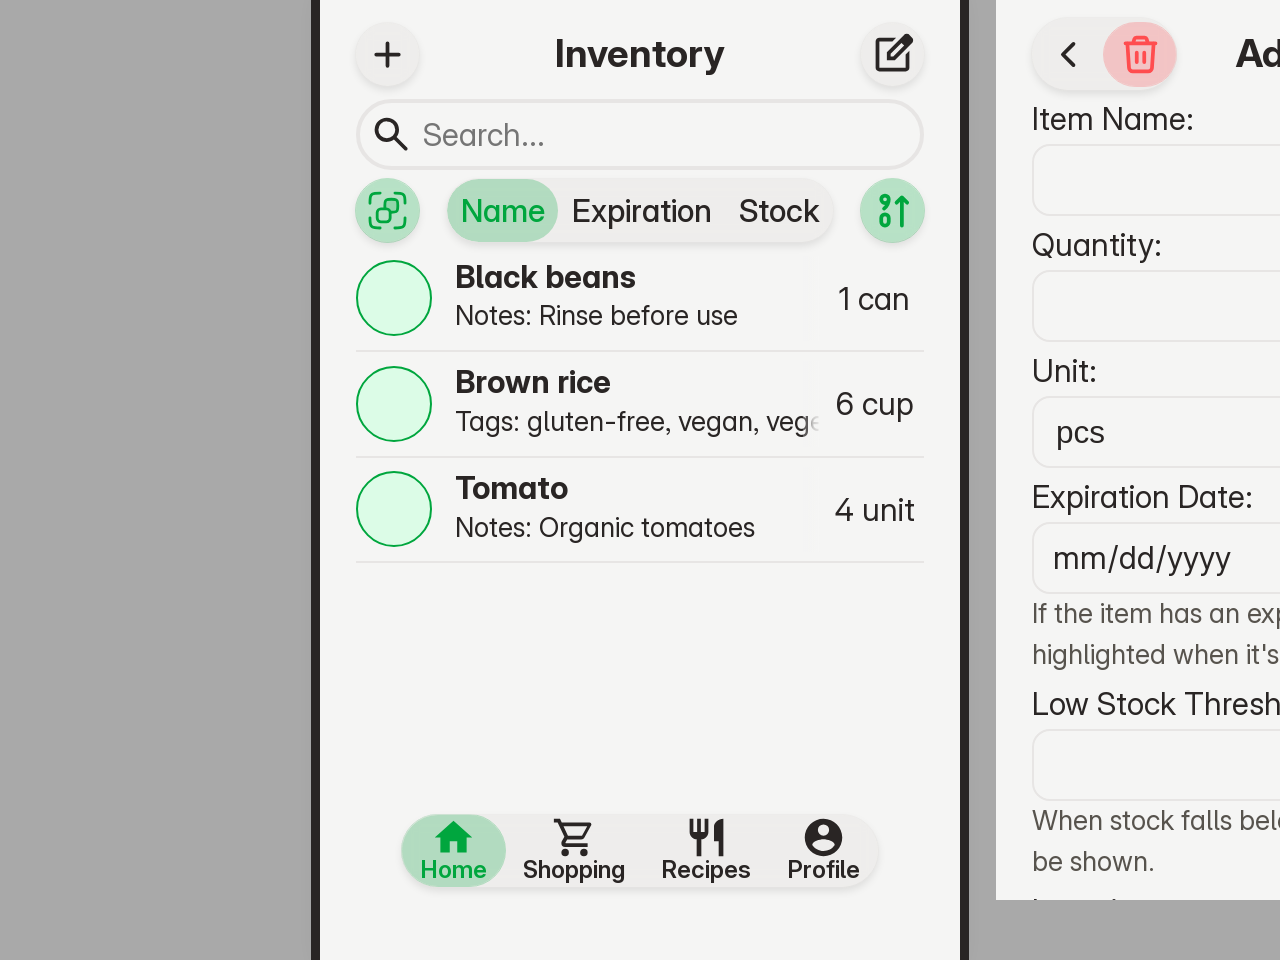
==== index.html @ fe06c28b "Adding labels to nav bar by use new mininum font size of 24px" ====
<!doctype html>
<html lang="en">

<head>
    <meta charset="UTF-8" />
    <meta name="viewport" content="width=640, initial-scale=1.0" />
    <title>Kitchen Kompanion</title>
    <meta name="description"
        content="A web application for managing your kitchen inventory, shopping lists, and recipes." />

    <!-- Favicon -->
    <link rel="icon" type="image/svg+xml" href="assets/favicons/favicon.svg" />
    <link rel="mask-icon" href="assets/favicons/favicon.svg" />

    <!-- Styles -->
    <link rel="stylesheet" href="assets/styles/index.css" />

    <!-- Scripts -->
    <script src="scripts/_global.js" defer></script>
    <script src="scripts/index.js" defer></script>
</head>

<body>
    <div class="container" data-mode="normal">
        <main id="content">
            <!-- START OF MAIN CONTENT -->
            <header>
                <div>
                    <button id="add-item-button" aria-label="Add item" aria-expanded="false" class="btn-solo"><span
                            role="img" aria-label="Add item" class="svg-icon icon-add"></span></button>
                    <button id="discard-edit-button" aria-label="Discard Edit" aria-expanded="false"
                        class="btn-solo error hidden"><span role="img" aria-label="Discard edit"
                            class="svg-icon icon-discard"></span></button>
                </div>
                <h1 class="text-lg">Inventory</h1>
                <div>
                    <button id="edit-button" aria-label="Edit items" aria-pressed="false" class="btn-solo"><span
                            role="img" aria-label="Edit item" class="svg-icon icon-edit"></span></button>
                    <button id="save-edit-button" aria-label="Save Edit" aria-pressed="false"
                        class="btn-solo active hidden"><span role="img" aria-label="Save edit"
                            class="svg-icon icon-check"></span></button>
                </div>
            </header>
            <div id="search">
                <span role="img" aria-label="Search" class="svg-icon icon-search"></span>
                <input id="inventory-search" type="search" placeholder="Search..." class="text-sm" />
            </div>
            <div class="inventory-filters">
                <div class="checkbox-switch-wrapper btn-solo active">
                    <input type="checkbox" id="inventory-grouped-categories" type="button">
                    <label for="inventory-grouped-categories" class="unchecked">
                        <span role="img" aria-label="Group by categories" class="svg-icon icon-group"></span>
                    </label>
                    <label for="inventory-grouped-categories" class="checked">
                        <span role="img" aria-label="Ungroup categories" class="svg-icon icon-ungroup"></span>
                    </label>
                </div>
                <form id="inventory-sort-type" aria-label="Filter inventory by" class="btn-group">
                    <input type="radio" id="sort-name" name="sort" value="name" checked>
                    <label for="sort-name" class="btn">Name</label>
                    <input type="radio" id="sort-expiration" name="sort" value="expiration">
                    <label for="sort-expiration" class="btn">Expiration</label>
                    <input type="radio" id="sort-amount" name="sort" value="stock">
                    <label for="sort-amount" class="btn">Stock</label>
                </form>
                <div class="checkbox-switch-wrapper btn-solo active">
                    <input type="checkbox" id="inventory-sort-direction" type="button">
                    <label for="inventory-sort-direction" class="unchecked">
                        <span role="img" aria-label="Sort ascending" class="svg-icon icon-ascending"></span>
                    </label>
                    <label for="inventory-sort-direction" class="checked">
                        <span role="img" aria-label="Sort descending" class="svg-icon icon-descending"></span>
                    </label>
                </div>
            </div>
            <div>
                <ul id="inventory-list">
                    <!-- Inventory items will be added here dynamically -->
                </ul>
                <ul id="no-stock-list" class="text-muted">
                </ul>
            </div>
            <!-- END OF MAIN CONTENT -->

            <form id="add-item-form" class="no-scrollbar" novalidate>
                <header>
                    <div class="btn-group">
                        <button type="button" id="close-add-item-form" aria-label="Close form" class="btn"><span
                                role="img" aria-label="Close form" class="svg-icon icon-back"></span>
                        </button>
                        <button type="button" id="discard-item-button" aria-label="Discard changes"
                            class="btn error"><span role="img" aria-label="Discard changes"
                                class="svg-icon icon-discard"></span>
                        </button>
                    </div>
                    <h1 id="item-form-title" class="text-lg">Add item</h1>
                    <button type="submit" id="save-item-button" aria-label="Save changes" class="btn-solo active"><span
                            role="img" aria-label="Save changes" class="svg-icon icon-check"></span>
                    </button>
                </header>
                <!-- Required fields -->
                <label for="item-name">Item Name:</label>
                <input type="text" id="item-name" name="item-name" required>

                <label for="item-quantity">Quantity:</label>
                <input type="number" id="item-quantity" name="item-quantity" min="1" required>

                <label for="item-unit">Unit:</label>
                <select id="item-unit" name="item-unit">
                    <option value="pcs">pcs</option>
                    <option value="kg">kg</option>
                    <option value="g">g</option>
                    <option value="l">l</option>
                    <option value="ml">ml</option>
                    <option value="cup">cup</option>
                    <option value="tbsp">tbsp</option>
                    <option value="tsp">tsp</option>
                    <option value="can">can</option>
                    <option value="portion">portion</option>
                    <option value="unit">unit</option>
                </select>

                <!-- Alerts -->
                <label for="item-expiration">Expiration Date:</label>
                <input type="date" id="item-expiration" name="item-expiration">
                <p class="help-text">If the item has an expiration date, it will be highlighted when it's close
                    to
                    expiring.</p>

                <label for="item-low-stock">Low Stock Threshold:</label>
                <input type="number" id="item-low-stock" name="item-low-stock" min="0">
                <p class="help-text">When stock falls below this value, an alert will be shown.</p>

                <!-- Optional fields -->
                <label for="item-location">Location:</label>
                <input type="text" id="item-location" name="item-location">

                <label for="item-tags">Tags (comma-separated):</label>
                <input type="text" id="item-tags" name="item-tags">

                <label for="item-notes">Notes:</label>
                <textarea id="item-notes" name="item-notes"></textarea>
            </form>
        </main>
        <footer>
            <div id="footer-bar" class="btn-group-wrapper">
                <nav id="group-default" class="btn-group">
                    <a href="#content" title="Home" class="btn active"><span role="img" aria-label="Home"
                            class="svg-icon icon-home"></span>
                        <p>Home</p>
                    </a>
                    <a href="shopping.html" title="Shopping List" class="btn"><span role="img"
                            aria-label="Shopping List" class="svg-icon icon-shopping"></span>
                        <p>Shopping</p>
                    </a>
                    <a href="recipes.html" title="Recipes" class="btn"><span role="img" aria-label="Recipes"
                            class="svg-icon icon-recipes"></span>
                        <p>Recipes</p>
                    </a>
                    <a href="profile.html" title="Profile" class="btn"><span role="img" aria-label="Profile"
                            class="svg-icon icon-profile"></span>
                        <p>Profile</p>
                    </a>
                </nav>
            </div>
        </footer>
    </div>
</body>

</html>
---- assets/styles/index.css ----
@import "_global.css";

/* Local styles for the "/index.html" page */
header {
    display: flex;
    flex-direction: row;
    justify-content: space-between;
    align-items: center;
    height: 72px;

    h1 {
        position: absolute;
        left: 50%;
        transform: translateX(-50%);
    }
}

#add-item-button {
    position: relative;

    &.has-draft::after {
        position: absolute;
        top: 0.125rem;
        right: 0.125rem;
        width: 0.375rem;
        height: 0.375rem;
        border-radius: 50%;
        content: "";
        background-color: var(--color-error);
    }
}

#search {
    display: flex;
    position: relative;
    justify-content: center;
    align-items: center;
    margin: 0.25rem 0;
    border: 0.125rem solid var(--color-border);
    border-radius: 1.5rem;

    span {
        position: absolute;
        top: 0.25rem;
        left: 0.25rem;
    }

    input {
        width: 100%;
        padding: 0.125rem 0 0.125rem 1.75rem;

        &::-webkit-search-cancel-button {
            --svg: url("data:image/svg+xml,%3Csvg xmlns='http://www.w3.org/2000/svg' viewBox='0 0 24 24'%3E%3Cpath d='M0 0h24v24H0z' fill='none'/%3E%3Cpath fill='none' stroke='currentColor' stroke-linecap='round' stroke-linejoin='round' stroke-width='2' d='M6 12h6m0 0h6m-6 0v6m0-6V6'/%3E%3C/svg%3E");
            -webkit-appearance: none;
            -webkit-mask-image: var(--svg);
            -webkit-mask-position: center;
            -webkit-mask-repeat: no-repeat;
            -webkit-mask-size: contain;
            appearance: none;
            mask-image: var(--svg);
            mask-position: center;
            mask-repeat: no-repeat;
            mask-size: contain;
            width: 1.25rem;
            height: 1.25rem;
            margin-right: 0.25rem;
            cursor: pointer;
            background-color: var(--color-error);
            transform: rotate(45deg);
        }
    }

    &:has(input:focus) {
        border-color: var(--color-outline);
    }
}

/* Styling for filters */
.inventory-filters {
    display: flex;
    flex-direction: row;
    justify-content: space-between;
    align-items: center;
    width: 100%;

    /* Styling for the filter buttons */
    #inventory-sort-type {
        isolation: isolate;
        position: relative;
        overflow: hidden;

        &::before {
            z-index: 0;
            position: absolute;
            border-radius: var(--radius);
            pointer-events: none;
            content: "";
            background: var(--color-glass-bg-active);
            transition: inset 0.25s ease;
        }

        label {
            z-index: 1;
            position: relative;
            font-weight: 500;
        }

        input[type="radio"]:checked+label {
            anchor-name: --active-sort-option;
            color: var(--color-primary);
        }

        @supports (anchor-name: --active-sort-option) {
            &::before {
                inset: anchor(top) anchor(right) anchor(bottom) anchor(left);
                position-anchor: --active-sort-option;
            }
        }
    }

    /* Styling for the sort direction */
    .checkbox-switch-wrapper label {
        justify-content: center;
        align-items: center;
        line-height: 0;
    }
}

/* Styling for the inventory list */
#inventory-list {
    display: flex;
    /* Use flexbox for layout */
    flex-direction: column;
    /* Stack items vertically */
    margin: 0;
    padding: 0.125rem 0;
    list-style: none;

    ul {
        display: flex;
        flex-direction: column;
        margin: 0;
        padding: 0;
        list-style: none;
    }

    &:not(:has(>details.inventory-category))[data-sort-direction="descending"],
    &:has(>ul)[data-sort-direction="descending"],
    &[data-sort-direction="descending"]>details.inventory-category>ul {
        flex-direction: column-reverse !important;
    }

    &[data-sort-direction="descending"][data-sort-type="expiration"]:has(> details.inventory-category),
    &[data-sort-direction="descending"][data-sort-type="stock"]:has(> details.inventory-category) {
        flex-direction: column-reverse;
    }

    details.inventory-category {
        margin: 0.125rem 0;

        summary {
            margin-top: 0.25rem;
            margin-bottom: 0;
            color: var(--color-text);
            font-size: var(--text-sm);
            font-weight: bold;
            border-bottom: 0.0625rem solid var(--color-border);
            cursor: pointer;
        }
    }

    li {
        display: grid;
        grid-template-columns: 2.75rem minmax(0, 1fr) auto;
        grid-template-rows: repeat(2, 1fr);
        border-bottom: 0.0625rem solid var(--color-border);
        font-size: var(--text-sm);
        padding: 0.25rem 0;
        margin: 0;

        .inventory-icon {
            grid-area: 1 / 1 / 3 / 2;
            width: 2rem;
            height: 2rem;
            margin: 0.125rem 0.25rem 0.125rem 0;
            font-size: var(--text-md);
            font-weight: bold;
            background-color: var(--color-primary-bg);
            border: 2px solid var(--color-primary);
        }

        .item-name {
            grid-area: 1 / 2 / 2 / 3;
            font-size: var(--text-md);
        }

        .item-details {
            grid-area: 2 / 2 / 3 / 3;
            scrollbar-width: none;
            overflow-x: scroll;
            font-size: var(--text-xs);
            padding-right: 0.25rem;
            line-height: 1rem;
            white-space: nowrap;
        }

        .item-controls {
            grid-area: 1 / 3 / 3 / 4;
            display: flex;
            position: relative;
            flex-direction: column;
            align-items: center;
            justify-content: center;
            padding-left: 0.1rem;

            &::before {
                content: "";
                position: absolute;
                top: 0;
                left: -0.5rem;
                width: 20px;
                height: 100%;
                /* Fixed alpha values: 0% becomes 0, 100% becomes 1 */
                background: linear-gradient(to right,
                        color-mix(in srgb, var(--color-background) 25%, transparent) 25%,
                        color-mix(in srgb, var(--color-background) 80%, transparent) 50%,
                        color-mix(in srgb, var(--color-background) 90%, transparent) 75%,
                        var(--color-background) 80%);
            }

            button {
                display: none;
                height: 1rem;
                width: auto;
                align-items: center;
                justify-content: center;
                flex: 1 1 0;
            }

            .item-stock {
                grid-area: 1 / 3 / 3 / 4;
                align-self: center;
            }

            div.stock-buttons {
                display: flex;
                flex-direction: row;
                width: 2.75rem;
            }
        }
    }
}

.container[data-mode="edit"] {
    #add-item-button,
    #edit-button {
        display: none;
    }

    #discard-edit-button,
    #save-edit-button,
    #inventory-list li .item-controls button {
        display: flex;
    }

    #inventory-list li .item-controls .btn-minus {
        color: var(--color-error);
    }
}

/* Styling for the add item form */
#add-item-form {
    position: fixed;
    top: var(--safe-top);
    right: var(--safe-right);
    bottom: var(--safe-bottom);
    left: var(--safe-left);
    margin: 0 !important;
    padding: var(--spacing-top) var(--spacing-side);
    overflow-y: auto;
    background-color: var(--color-background);
    transition: transform 0.35s ease;
    /* Override any inherited margin */

    transform: translateX(calc(100% + 1rem));

    label {
        align-self: center;
        width: 100%;
        font-size: var(--text-sm);
    }

    input,
    select,
    textarea {
        box-sizing: border-box;
        width: 100%;
        height: 2rem;
        padding: 0.25rem 0.5rem;
        border: 0.0625rem solid var(--color-border);
        border-radius: 0.5rem;
        color: var(--color-text);
        font-size: var(--text-sm);
        background-color: var(--color-background);
    }

    textarea {
        min-height: 4rem;
        resize: vertical;
    }

    .help-text {
        grid-column: 2;
        color: var(--color-text-muted);
        font-size: var(--text-xs);
    }
}

.container[data-mode="add"] {
    #add-item-form {
        transform: translateY(0);
    }

    footer {
        transform: translateY(calc(100% + 1rem));
    }
}
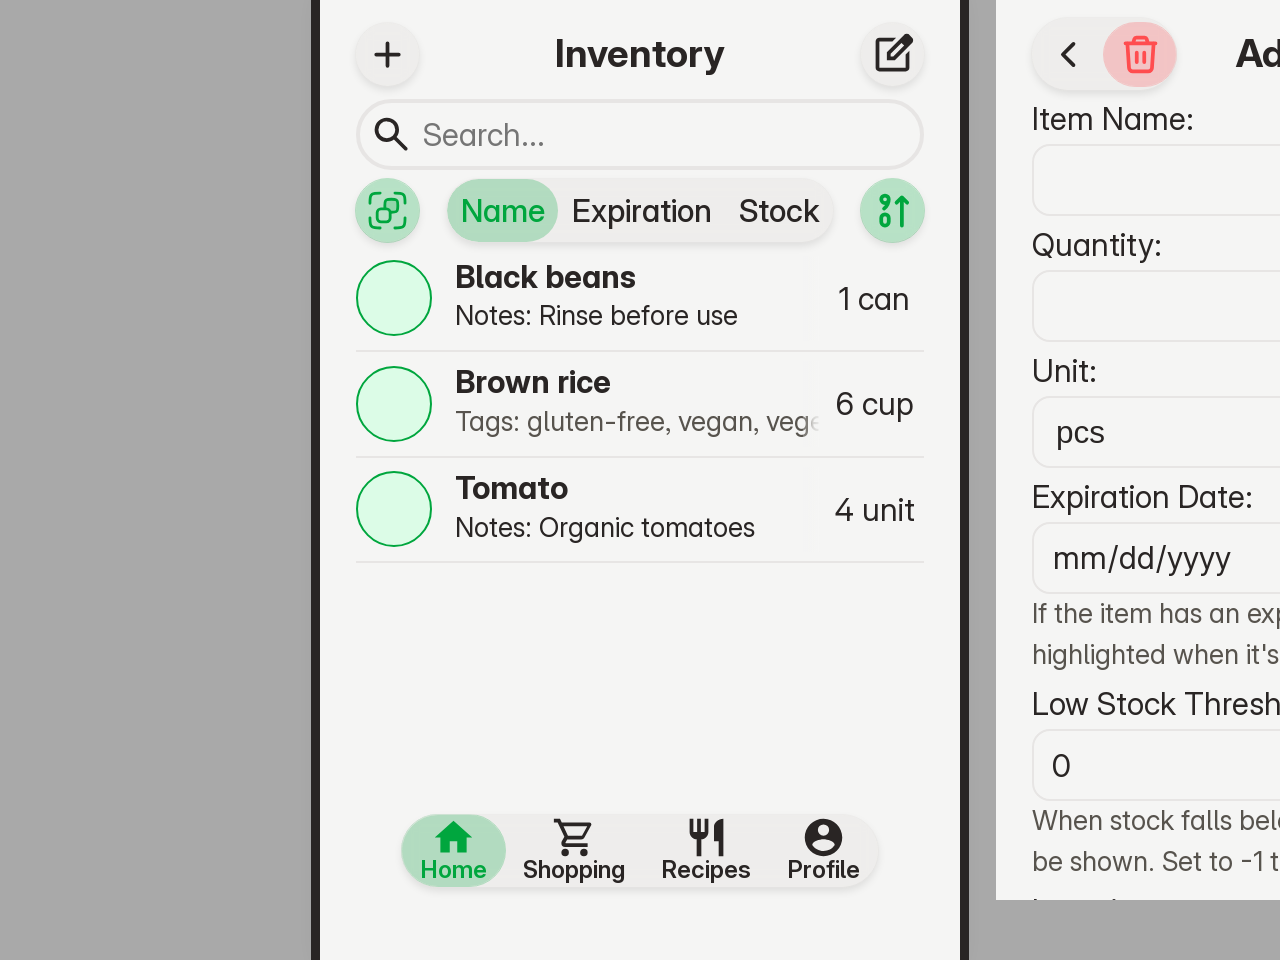
==== commit 0961f07e: "Add out-of-stock notice button and updated logic so -1 will disable low stock alerts" ====
--- a/index.html
+++ b/index.html
@@ -77,8 +77,10 @@
                 <ul id="inventory-list">
                     <!-- Inventory items will be added here dynamically -->
                 </ul>
-                <ul id="no-stock-list" class="text-muted">
-                </ul>
+                <!-- set inventory-sort-type to value of "stock" -->
+                <button id="out-of-stock-notice" aria-label="Out of Stock Notice">
+                    Check hidden out-of-stock items
+                </button>
             </div>
             <!-- END OF MAIN CONTENT -->
 
@@ -103,7 +105,7 @@
                 <input type="text" id="item-name" name="item-name" required>
 
                 <label for="item-quantity">Quantity:</label>
-                <input type="number" id="item-quantity" name="item-quantity" min="1" required>
+                <input type="number" id="item-quantity" name="item-quantity" min="0" required>
 
                 <label for="item-unit">Unit:</label>
                 <select id="item-unit" name="item-unit">
@@ -123,23 +125,23 @@
                 <!-- Alerts -->
                 <label for="item-expiration">Expiration Date:</label>
                 <input type="date" id="item-expiration" name="item-expiration">
-                <p class="help-text">If the item has an expiration date, it will be highlighted when it's close
-                    to
+                <p class="help-text">If the item has an expiration date, it will be highlighted when it's close to
                     expiring.</p>
 
                 <label for="item-low-stock">Low Stock Threshold:</label>
-                <input type="number" id="item-low-stock" name="item-low-stock" min="0">
-                <p class="help-text">When stock falls below this value, an alert will be shown.</p>
+                <input type="number" id="item-low-stock" name="item-low-stock" min="-1" value="0">
+                <p class="help-text">When stock falls below this value, an alert will be shown. Set to -1 to disable the
+                    alert.</p>
 
                 <!-- Optional fields -->
                 <label for="item-location">Location:</label>
                 <input type="text" id="item-location" name="item-location">
 
                 <label for="item-tags">Tags (comma-separated):</label>
-                <input type="text" id="item-tags" name="item-tags">
+                <input type="text" id="item-tags" name="item-tags" placeholder="e.g., dairy, frozen, organic">
 
                 <label for="item-notes">Notes:</label>
-                <textarea id="item-notes" name="item-notes"></textarea>
+                <textarea id="item-notes" name="item-notes" placeholder="Prioritize notes for displaying"></textarea>
             </form>
         </main>
         <footer>
--- a/assets/styles/index.css
+++ b/assets/styles/index.css
@@ -252,6 +252,7 @@
 }
 
 .container[data-mode="edit"] {
+
     #add-item-button,
     #edit-button {
         display: none;
@@ -324,4 +325,15 @@
     footer {
         transform: translateY(calc(100% + 1rem));
     }
+}
+
+#out-of-stock-notice {
+    display: none;
+    width: 100%;
+    text-align: center;
+    padding: 0.25rem 0;
+    border: 0.0625rem solid var(--color-outline);
+    background-color: var(--color-border);
+    color: var(--color-text);
+    font-size: var(--text-xs);
 }
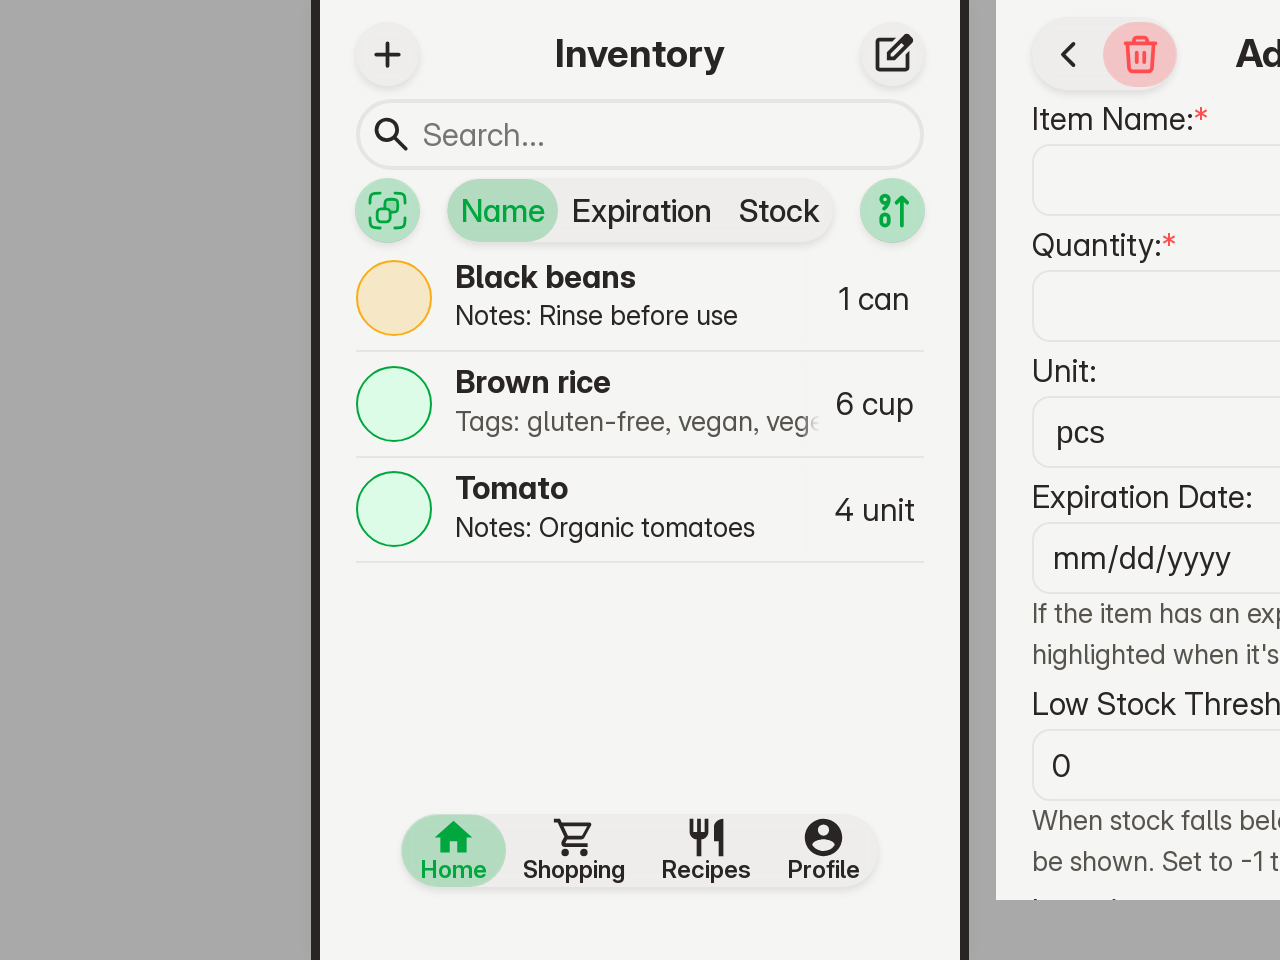
==== commit e657d170: "Moved shopping cart toggle to inventory list instead of shopping cart form (too hard to keep working" ====
--- a/index.html
+++ b/index.html
@@ -96,15 +96,18 @@
                         </button>
                     </div>
                     <h1 id="item-form-title" class="text-lg">Add item</h1>
-                    <button type="submit" id="save-item-button" aria-label="Save changes" class="btn-solo active"><span
-                            role="img" aria-label="Save changes" class="svg-icon icon-check"></span>
-                    </button>
+                    <div>
+                        <button type="submit" id="save-item-button" aria-label="Save changes"
+                            class="btn-solo active" disabled><span role="img" aria-label="Save changes"
+                                class="svg-icon icon-check"></span>
+                        </button>
+                    </div>
                 </header>
                 <!-- Required fields -->
-                <label for="item-name">Item Name:</label>
+                <label for="item-name">Item Name:<span class="required-marker" aria-hidden="true">*</span></label>
                 <input type="text" id="item-name" name="item-name" required>
 
-                <label for="item-quantity">Quantity:</label>
+                <label for="item-quantity">Quantity:<span class="required-marker" aria-hidden="true">*</span></label>
                 <input type="number" id="item-quantity" name="item-quantity" min="0" required>
 
                 <label for="item-unit">Unit:</label>
--- a/assets/styles/index.css
+++ b/assets/styles/index.css
@@ -28,6 +28,14 @@
         content: "";
         background-color: var(--color-error);
     }
+
+    &.has-item-draft::after {
+        background-color: var(--color-primary);
+    }
+}
+
+.required-marker {
+    color: var(--color-error);
 }
 
 #search {
@@ -117,13 +125,6 @@
             }
         }
     }
-
-    /* Styling for the sort direction */
-    .checkbox-switch-wrapper label {
-        justify-content: center;
-        align-items: center;
-        line-height: 0;
-    }
 }
 
 /* Styling for the inventory list */
@@ -187,6 +188,11 @@
             font-weight: bold;
             background-color: var(--color-primary-bg);
             border: 2px solid var(--color-primary);
+
+            &[data-in-shopping-list="true"] {
+                background-color: var(--color-glass-bg-warning);
+                border-color: var(--color-warning);
+            }
         }
 
         .item-name {
@@ -315,6 +321,25 @@
         color: var(--color-text-muted);
         font-size: var(--text-xs);
     }
+
+    #toggle-shopping-list {
+        --control-background: var(--color-glass-bg-active);
+        --control-outline: var(--color-glass-bg-active);
+        --control-color: var(--color-primary);
+
+        &.active {
+            --control-background: var(--color-glass-bg-warning);
+            --control-outline: var(--color-glass-bg-warning);
+            --control-color: var(--color-warning);
+        }
+
+        &:disabled {
+            --control-background: var(--color-border);
+            --control-outline: var(--color-border);
+            --control-color: var(--color-text-muted);
+            cursor: not-allowed;
+        }
+    }
 }
 
 .container[data-mode="add"] {
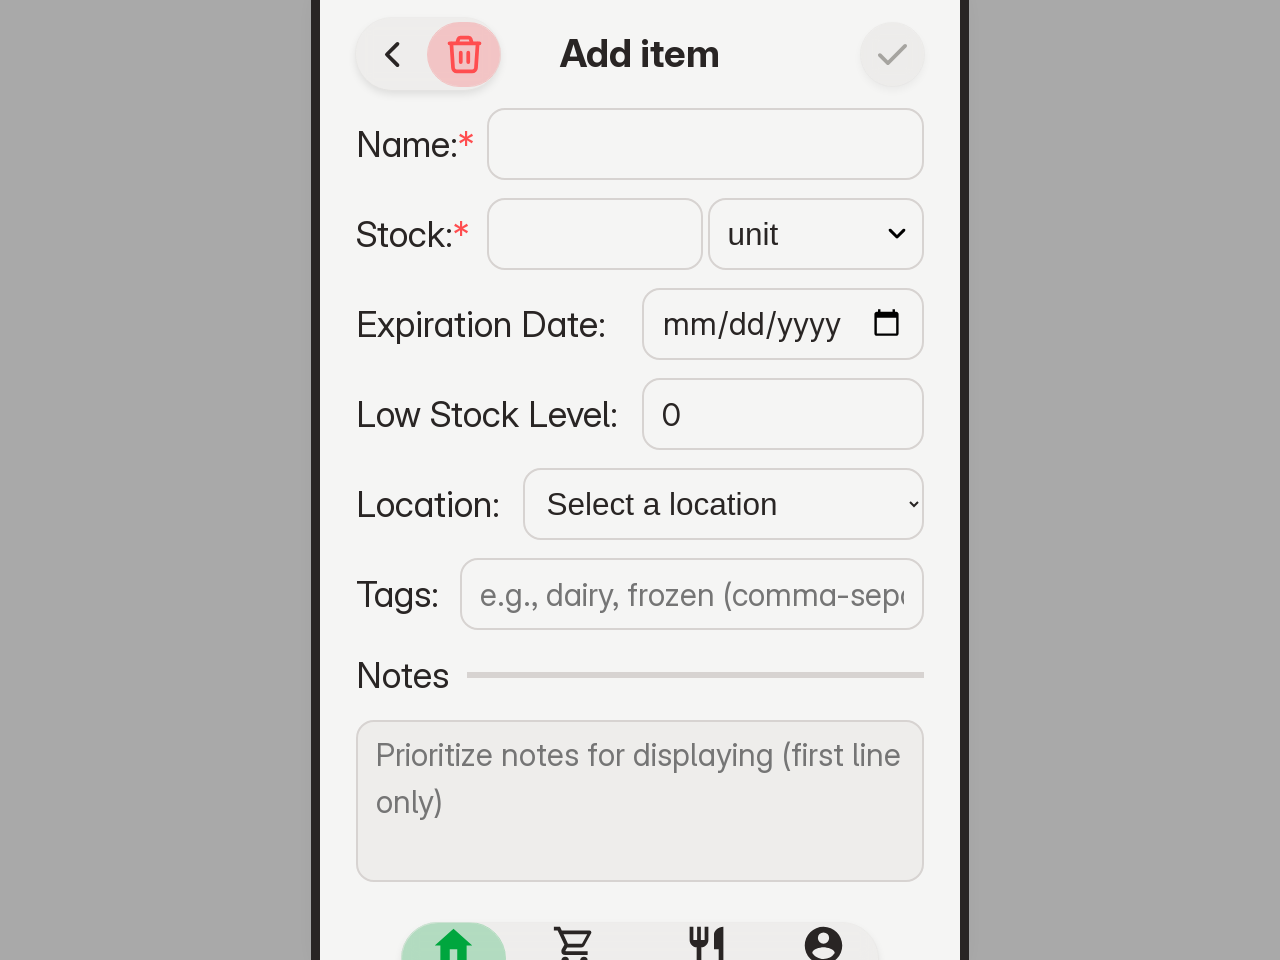
==== commit 73c295ab: "Update form styles and default unit values for inventory items" ====
--- a/index.html
+++ b/index.html
@@ -21,7 +21,7 @@
 </head>
 
 <body>
-    <div class="container" data-mode="normal">
+    <div class="container" data-mode="add">
         <main id="content">
             <!-- START OF MAIN CONTENT -->
             <header>
@@ -97,54 +97,72 @@
                     </div>
                     <h1 id="item-form-title" class="text-lg">Add item</h1>
                     <div>
-                        <button type="submit" id="save-item-button" aria-label="Save changes"
-                            class="btn-solo active" disabled><span role="img" aria-label="Save changes"
-                                class="svg-icon icon-check"></span>
+                        <button type="submit" id="save-item-button" aria-label="Save changes" class="btn-solo active"
+                            disabled><span role="img" aria-label="Save changes" class="svg-icon icon-check"></span>
                         </button>
                     </div>
                 </header>
                 <!-- Required fields -->
-                <label for="item-name">Item Name:<span class="required-marker" aria-hidden="true">*</span></label>
-                <input type="text" id="item-name" name="item-name" required>
+                <div class="grid-fixed-left">
+                    <label for="item-name">Name:<span class="required-marker" aria-hidden="true">*</span></label>
+                    <input type="text" id="item-name" name="item-name" required>
+                </div>
 
-                <label for="item-quantity">Quantity:<span class="required-marker" aria-hidden="true">*</span></label>
-                <input type="number" id="item-quantity" name="item-quantity" min="0" required>
-
-                <label for="item-unit">Unit:</label>
-                <select id="item-unit" name="item-unit">
-                    <option value="pcs">pcs</option>
-                    <option value="kg">kg</option>
-                    <option value="g">g</option>
-                    <option value="l">l</option>
-                    <option value="ml">ml</option>
-                    <option value="cup">cup</option>
-                    <option value="tbsp">tbsp</option>
-                    <option value="tsp">tsp</option>
-                    <option value="can">can</option>
-                    <option value="portion">portion</option>
-                    <option value="unit">unit</option>
-                </select>
+                <div class="grid-fixed-left">
+                    <label for="item-quantity">Stock:<span class="required-marker" aria-hidden="true">*</span></label>
+                    <div class="grid-same">
+                        <input type="number" id="item-quantity" name="item-quantity" min="0" required>
+                        <div class="select-wrapper">
+                            <select id="item-unit" name="item-unit">
+                                <option value="unit">unit</option>
+                                <option value="pcs">pcs</option>
+                                <option value="kg">kg</option>
+                                <option value="g">g</option>
+                                <option value="l">l</option>
+                                <option value="ml">ml</option>
+                                <option value="cup">cup</option>
+                                <option value="tbsp">tbsp</option>
+                                <option value="tsp">tsp</option>
+                                <option value="can">can</option>
+                                <option value="portion">portion</option>
+                            </select>
+                        </div>
+                    </div>
+                </div>
 
                 <!-- Alerts -->
-                <label for="item-expiration">Expiration Date:</label>
-                <input type="date" id="item-expiration" name="item-expiration">
+                <div class="grid-same">
+                    <label for="item-expiration">Expiration Date:</label>
+                    <input type="date" id="item-expiration" name="item-expiration">
+                </div>
                 <p class="help-text">If the item has an expiration date, it will be highlighted when it's close to
                     expiring.</p>
-
-                <label for="item-low-stock">Low Stock Threshold:</label>
-                <input type="number" id="item-low-stock" name="item-low-stock" min="-1" value="0">
+                <div class="grid-same withseperator">
+                    <label for="item-low-stock">Low Stock Level:</label>
+                    <input type="number" id="item-low-stock" name="item-low-stock" min="-1" value="0">
+                </div>
                 <p class="help-text">When stock falls below this value, an alert will be shown. Set to -1 to disable the
                     alert.</p>
 
                 <!-- Optional fields -->
-                <label for="item-location">Location:</label>
-                <input type="text" id="item-location" name="item-location">
+                <div class="grid-fixed-left" style="--fixed-width: 4.5rem;">
+                    <label for="item-location">Location:</label>
+                    <select id="item-location" name="item-location">
+                        <option value="">Select a location</option>
+                        <option value="pantry">Pantry</option>
+                        <option value="fridge">Fridge</option>
+                        <option value="freezer">Freezer</option>
+                    </select>
+                </div>
 
-                <label for="item-tags">Tags (comma-separated):</label>
-                <input type="text" id="item-tags" name="item-tags" placeholder="e.g., dairy, frozen, organic">
+                <div class="grid-fixed-left" style="--fixed-width: 2.75rem;">
+                    <label for="item-tags">Tags:</label>
+                    <input type="text" id="item-tags" name="item-tags"
+                        placeholder="e.g., dairy, frozen (comma-separated)">
+                </div>
 
-                <label for="item-notes">Notes:</label>
-                <textarea id="item-notes" name="item-notes" placeholder="Prioritize notes for displaying"></textarea>
+                <label for="item-notes" class="section-divider">Notes</label>
+                <textarea id="item-notes" name="item-notes" placeholder="Prioritize notes for displaying (first line only)"></textarea>
             </form>
         </main>
         <footer>
--- a/assets/styles/index.css
+++ b/assets/styles/index.css
@@ -7,6 +7,7 @@
     justify-content: space-between;
     align-items: center;
     height: 72px;
+    min-height: 72px;
 
     h1 {
         position: absolute;
@@ -278,6 +279,9 @@
 /* Styling for the add item form */
 #add-item-form {
     position: fixed;
+    display: flex;
+    flex-direction: column;
+    gap: 0.5rem;
     top: var(--safe-top);
     right: var(--safe-right);
     bottom: var(--safe-bottom);
@@ -291,54 +295,111 @@
 
     transform: translateX(calc(100% + 1rem));
 
-    label {
-        align-self: center;
-        width: 100%;
-        font-size: var(--text-sm);
-    }
-
     input,
-    select,
-    textarea {
+    select {
         box-sizing: border-box;
         width: 100%;
         height: 2rem;
-        padding: 0.25rem 0.5rem;
-        border: 0.0625rem solid var(--color-border);
+        padding: 0.3rem 0.5rem;
+        border: 0.0625rem solid var(--color-outline);
         border-radius: 0.5rem;
         color: var(--color-text);
         font-size: var(--text-sm);
         background-color: var(--color-background);
     }
 
+    /* Custom styling for the select element */
+    .select-wrapper {
+        position: relative;
+        display: inline-block;
+        width: 100%;
+
+        >select {
+            -webkit-appearance: none;
+            -moz-appearance: none;
+            appearance: none;
+            padding-right: 1.25rem;
+        }
+
+        &::after {
+            content: "";
+            position: absolute;
+            top: 50%;
+            right: 0.25rem;
+            width: 1rem;
+            height: 1rem;
+            pointer-events: none;
+            background-image: url("data:image/svg+xml,%3Csvg xmlns='http://www.w3.org/2000/svg' viewBox='0 0 24 24'%3E%3Cpath fill='black' d='M11.625 14.913q-.175-.063-.325-.213l-4.6-4.6q-.275-.275-.275-.7t.275-.7t.7-.275t.7.275l3.9 3.9l3.9-3.9q.275-.275.7-.275t.7.275t.275.7t-.275.7l-4.6 4.6q-.15.15-.325.213t-.375.062t-.375-.062'/%3E%3C/svg%3E");
+            background-size: contain;
+            background-repeat: no-repeat;
+            background-position: center;
+            transform: translateY(-50%);
+        }
+    }
+
+    .grid-fixed-left {
+        --fixed-width: 3.5rem;
+        display: grid;
+        grid-template-columns: var(--fixed-width) 1fr;
+        align-items: center;
+        gap: 0.125rem;
+    }
+
+    .grid-fixed-right {
+        --fixed-width: 3.5rem;
+        display: grid;
+        grid-template-columns: 1fr var(--fixed-width);
+        align-items: center;
+        gap: 0.125rem;
+    }
+
+    .grid-same {
+        display: grid;
+        grid-template-columns: repeat(2, minmax(0, 1fr));
+        align-items: center;
+        gap: 0.125rem;
+    }
+
     textarea {
         min-height: 4rem;
-        resize: vertical;
+        height: 6rem;
+        display: block;
+        white-space: pre-wrap;
+        overflow-wrap: break-word;
+        overflow-y: auto;
+        padding: 0.25rem 0.5rem;
+        border: 0.0625rem solid var(--color-outline);
+        border-radius: 0.5rem;
+        color: var(--color-text);
+        font-size: var(--text-sm);
+        background-color: rgba(from var(--color-border) r g b / 0.5);
+        scrollbar-width: thin;
     }
 
     .help-text {
-        grid-column: 2;
+        display: none;
+        margin: 0;
+        font-size: var(--text-xs);
         color: var(--color-text-muted);
-        font-size: var(--text-xs);
-    }
-
-    #toggle-shopping-list {
-        --control-background: var(--color-glass-bg-active);
-        --control-outline: var(--color-glass-bg-active);
-        --control-color: var(--color-primary);
-
-        &.active {
-            --control-background: var(--color-glass-bg-warning);
-            --control-outline: var(--color-glass-bg-warning);
-            --control-color: var(--color-warning);
-        }
-
-        &:disabled {
-            --control-background: var(--color-border);
-            --control-outline: var(--color-border);
-            --control-color: var(--color-text-muted);
-            cursor: not-allowed;
-        }
+    }
+
+    .grid-same:focus-within+.help-text {
+        display: block;
+    }
+
+    .section-divider {
+        display: flex;
+        align-items: center;
+        gap: 0.5rem;
+        white-space: nowrap;
+
+    }
+
+    .section-divider::after {
+        content: "";
+        height: 6px;
+        flex: 1;
+        background-color: var(--color-outline);
     }
 }
 
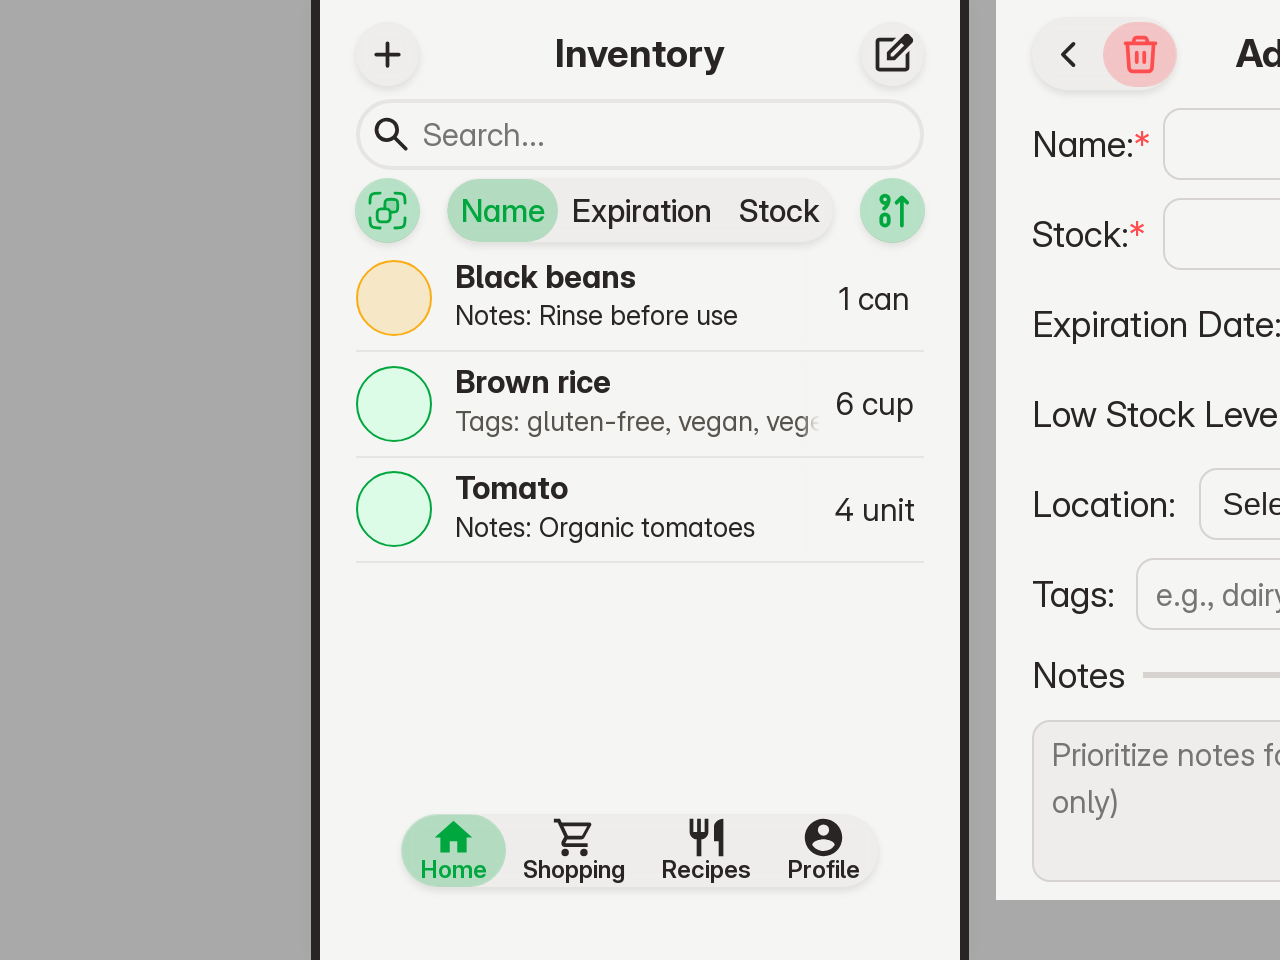
==== commit 29e5252c: "Change container data-mode from 'add' to 'normal'" ====
--- a/index.html
+++ b/index.html
@@ -21,7 +21,7 @@
 </head>
 
 <body>
-    <div class="container" data-mode="add">
+    <div class="container" data-mode="normal">
         <main id="content">
             <!-- START OF MAIN CONTENT -->
             <header>
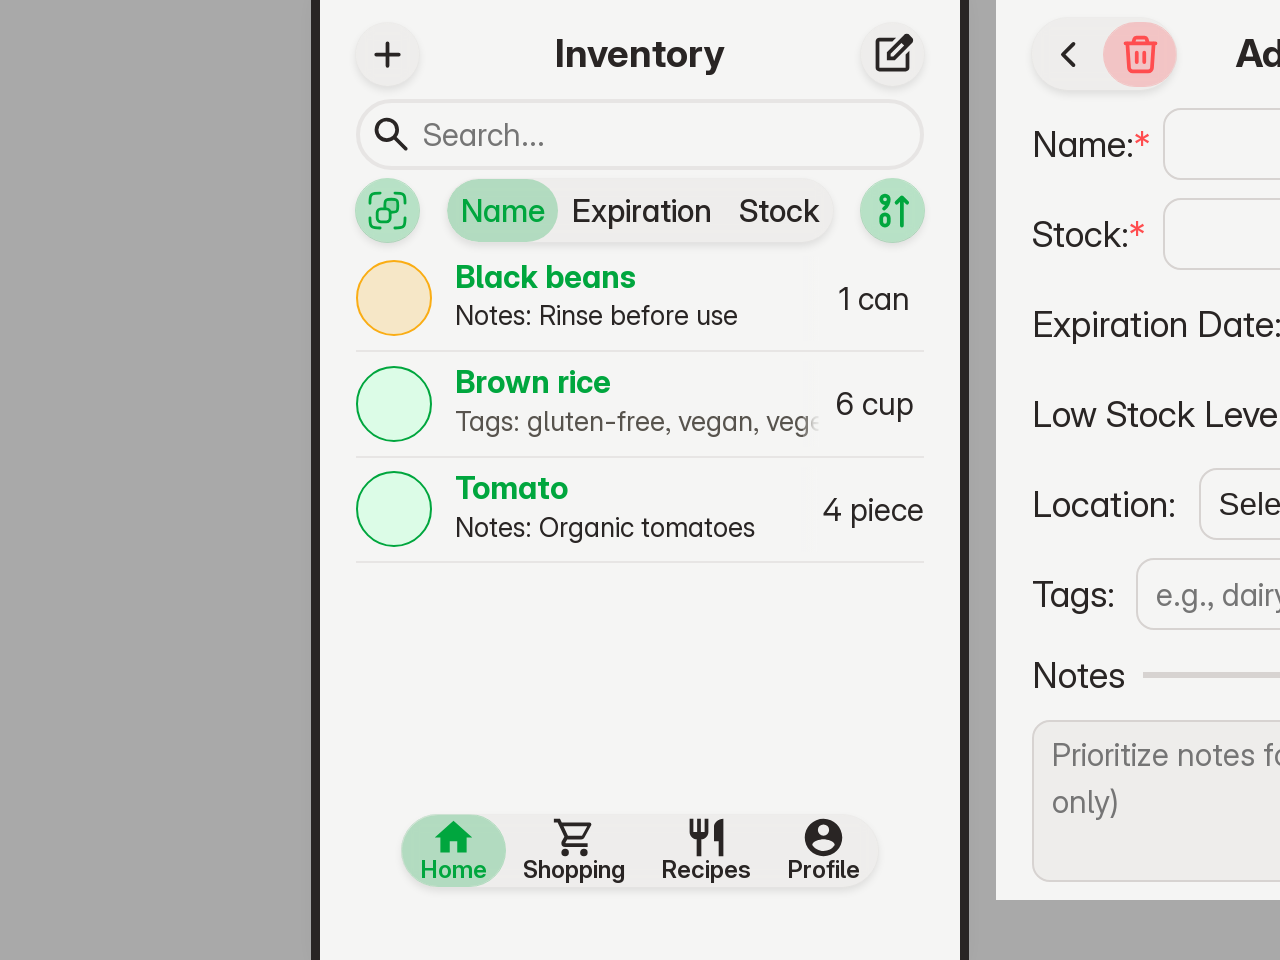
==== commit fcda9711: "Refactor inventory and shopping list management" ====
--- a/index.html
+++ b/index.html
@@ -147,12 +147,14 @@
                 <!-- Optional fields -->
                 <div class="grid-fixed-left" style="--fixed-width: 4.5rem;">
                     <label for="item-location">Location:</label>
-                    <select id="item-location" name="item-location">
-                        <option value="">Select a location</option>
-                        <option value="pantry">Pantry</option>
-                        <option value="fridge">Fridge</option>
-                        <option value="freezer">Freezer</option>
-                    </select>
+                    <div class="select-wrapper">
+                        <select id="item-location" name="item-location">
+                            <option value="">Select a location</option>
+                            <option value="pantry">Pantry</option>
+                            <option value="fridge">Fridge</option>
+                            <option value="freezer">Freezer</option>
+                        </select>
+                    </div>
                 </div>
 
                 <div class="grid-fixed-left" style="--fixed-width: 2.75rem;">
@@ -162,7 +164,8 @@
                 </div>
 
                 <label for="item-notes" class="section-divider">Notes</label>
-                <textarea id="item-notes" name="item-notes" placeholder="Prioritize notes for displaying (first line only)"></textarea>
+                <textarea id="item-notes" name="item-notes"
+                    placeholder="Prioritize notes for displaying (first line only)"></textarea>
             </form>
         </main>
         <footer>
--- a/assets/styles/index.css
+++ b/assets/styles/index.css
@@ -1,21 +1,6 @@
 @import "_global.css";
 
 /* Local styles for the "/index.html" page */
-header {
-    display: flex;
-    flex-direction: row;
-    justify-content: space-between;
-    align-items: center;
-    height: 72px;
-    min-height: 72px;
-
-    h1 {
-        position: absolute;
-        left: 50%;
-        transform: translateX(-50%);
-    }
-}
-
 #add-item-button {
     position: relative;
 
@@ -199,6 +184,7 @@
         .item-name {
             grid-area: 1 / 2 / 2 / 3;
             font-size: var(--text-md);
+            color: var(--color-primary);
         }
 
         .item-details {
@@ -308,35 +294,6 @@
         background-color: var(--color-background);
     }
 
-    /* Custom styling for the select element */
-    .select-wrapper {
-        position: relative;
-        display: inline-block;
-        width: 100%;
-
-        >select {
-            -webkit-appearance: none;
-            -moz-appearance: none;
-            appearance: none;
-            padding-right: 1.25rem;
-        }
-
-        &::after {
-            content: "";
-            position: absolute;
-            top: 50%;
-            right: 0.25rem;
-            width: 1rem;
-            height: 1rem;
-            pointer-events: none;
-            background-image: url("data:image/svg+xml,%3Csvg xmlns='http://www.w3.org/2000/svg' viewBox='0 0 24 24'%3E%3Cpath fill='black' d='M11.625 14.913q-.175-.063-.325-.213l-4.6-4.6q-.275-.275-.275-.7t.275-.7t.7-.275t.7.275l3.9 3.9l3.9-3.9q.275-.275.7-.275t.7.275t.275.7t-.275.7l-4.6 4.6q-.15.15-.325.213t-.375.062t-.375-.062'/%3E%3C/svg%3E");
-            background-size: contain;
-            background-repeat: no-repeat;
-            background-position: center;
-            transform: translateY(-50%);
-        }
-    }
-
     .grid-fixed-left {
         --fixed-width: 3.5rem;
         display: grid;
